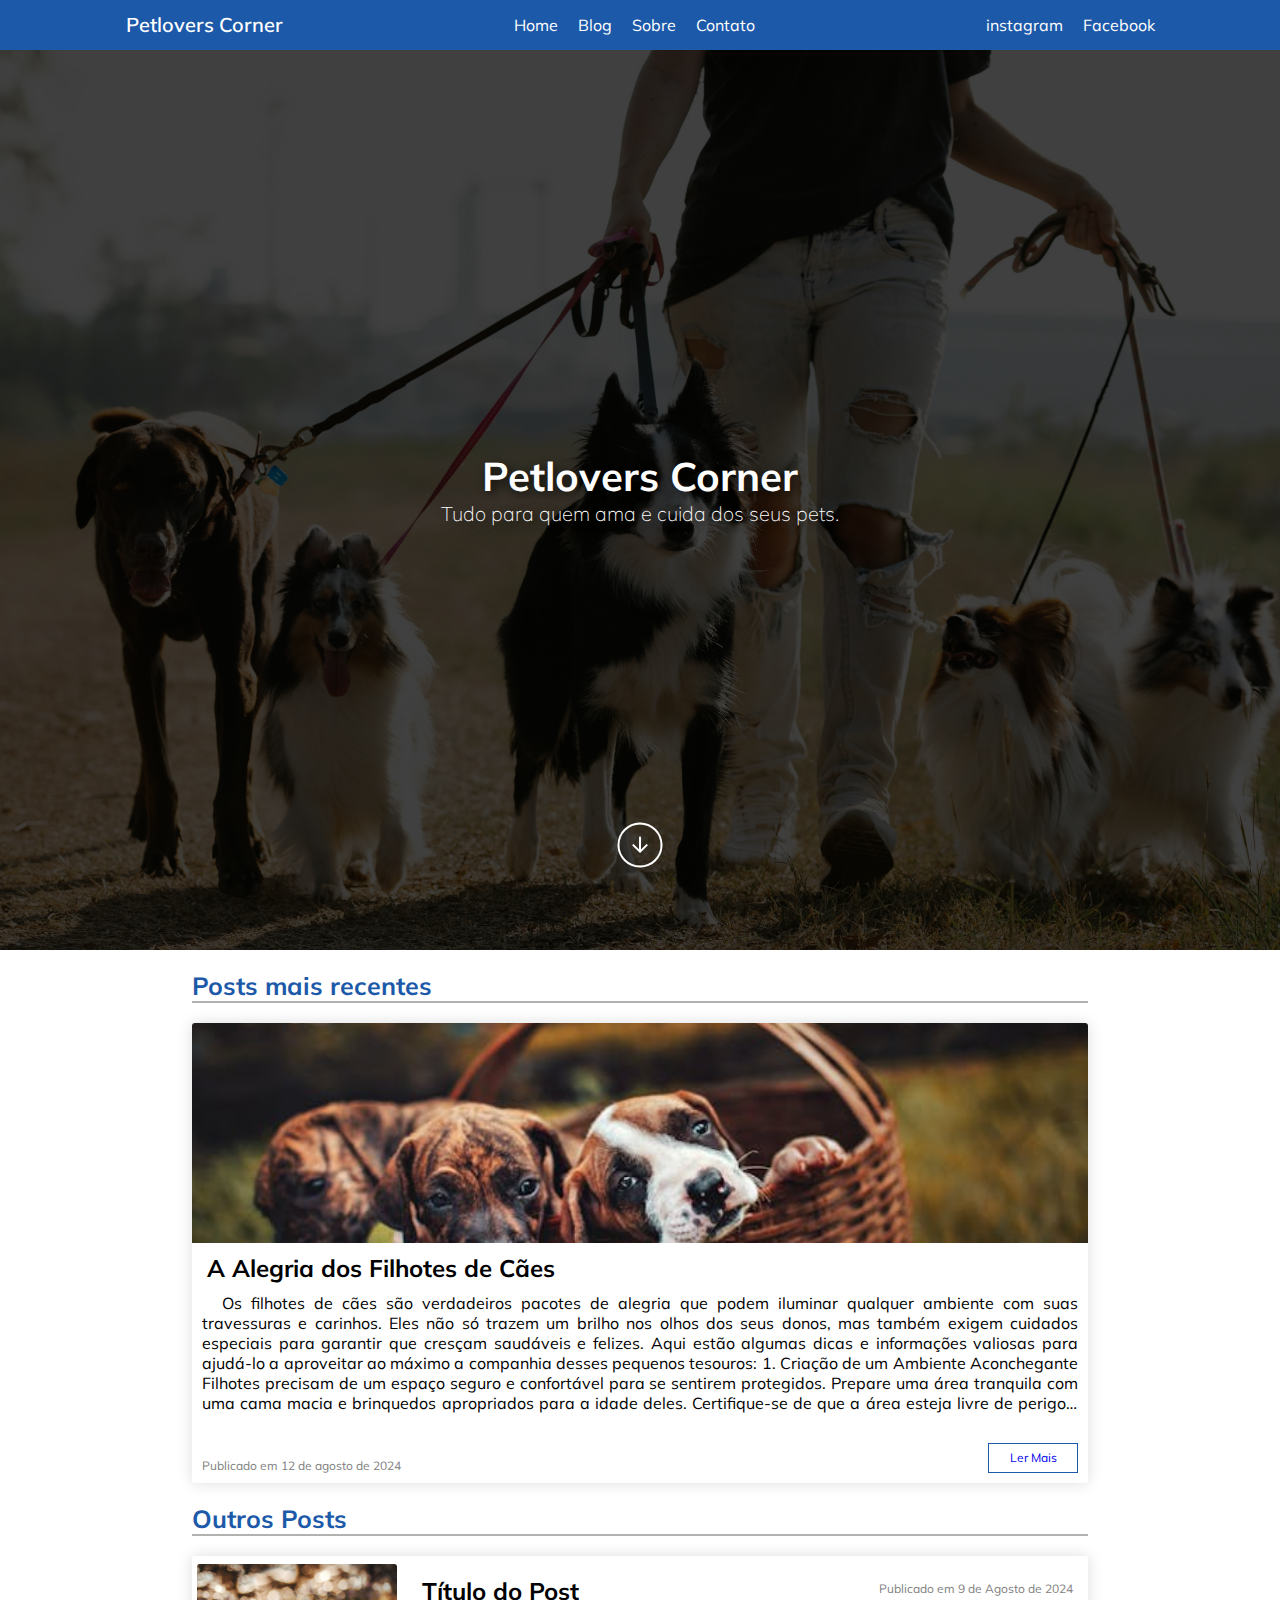
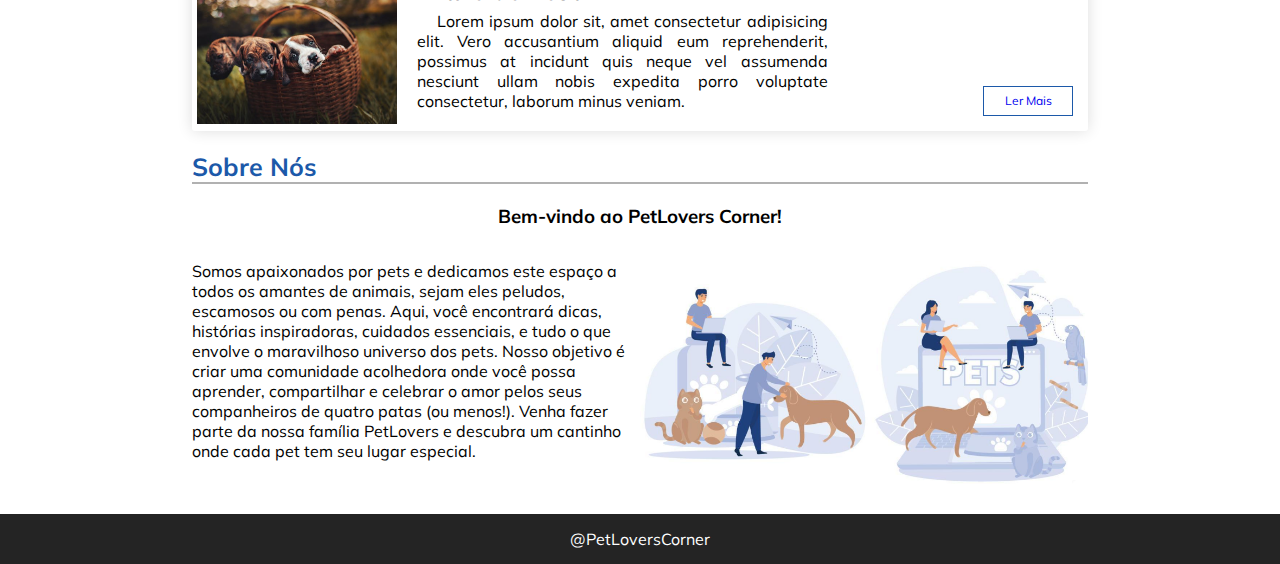
==== Projetos/blog/index.html @ 61499b5b "Criando logica dos Scripts" ====
<!DOCTYPE html>
<html lang="pt-br">

<head>
   <meta charset="UTF-8">
   <meta name="viewport" content="width=device-width, initial-scale=1.0">
   <title>Blog-Praticando</title>
   <link rel="stylesheet" href="style/index/main.css">
   <link rel="stylesheet"
      href="https://fonts.googleapis.com/css2?family=Material+Symbols+Outlined:opsz,wght,FILL,GRAD@20..48,100..700,0..1,-50..200" />
      <link rel="preconnect" href="https://fonts.googleapis.com">
      <link rel="preconnect" href="https://fonts.gstatic.com" crossorigin>
      <link href="https://fonts.googleapis.com/css2?family=Mulish:ital,wght@0,200..1000;1,200..1000&family=Roboto:ital,wght@0,100;0,300;0,400;0,500;0,700;0,900;1,100;1,300;1,400;1,500;1,700;1,900&display=swap" rel="stylesheet">
</head>

<body>
   <header class="header flex">
      <div class="logo">Petlovers Corner</div>
      <nav class="nav-bar">
         <ul class="flex">
            <li><a class="nav-link" href="#" target="_self" rel="noopener noreferrer">Home</a></li>
            <li><a class="nav-link" href="#" target="_self" rel="noopener noreferrer">Blog</a></li>
            <li><a class="nav-link" href="#" target="_self" rel="noopener noreferrer">Sobre</a></li>
            <li><a class="nav-link" href="#" target="_self" rel="noopener noreferrer">Contato</a></li>
         </ul>
      </nav>
      <div class="redes-sociais">
         <ul class="flex">
            <li>
               <a class="rs-link" href="#" target="_blank" rel="noopener noreferrer">
                  <span>instagram</span>
               </a>
            </li>
            <li>
               <a class="rs-link" href="#" target="_blank" rel="noopener noreferrer">
               <span>Facebook</span>
            </a>
         </li>
         </ul>
      </div>
   </header>
   <main class="container">
      <section id="home">
         <img class="home-backgroundimage" src="./images/backgroundimage.jpg" alt="">
         <div class="content flex">
            <h1>Petlovers Corner</h1>
            <h2>Tudo para quem ama e cuida dos seus pets.</h2>
         </div>
         <div class="scrolldown flex">
            <span class="material-symbols-outlined arrow">
               arrow_circle_down
            </span>
         </div>
      </section>
      <section id="posts">
         <p class="page-title">Posts mais recentes</p>
         <section class="posts-recents flex">
            <article class="blog-post flex">
               <!--Imagem do Post-->
               <figure class="post-image">
                  <img src="images/post-1.jpg" alt="">
               </figure>
               <header class="post-header">
                  <h2 class="post-title">Título do Post</h2>
               </header>
               <!--Conteúdo do Post-->
               <div class="post-content">
                  <p>Lorem ipsum dolor sit, amet consectetur adipisicing elit. Vero accusantium aliquid eum reprehenderit, possimus at incidunt quis neque vel assumenda nesciunt ullam nobis expedita porro voluptate consectetur, laborum minus veniam.</p>
               </div>
               <!--Rodapé do Post-->
               <footer class="post-footer flex">
                  <p>Publicado em <time datetime="09/08/2024">9 de Agosto de 2024</time></p>
                  <a class="read-more" href="#" target="_self" rel="noopener noreferrer">Ler Mais</a>
               </footer>
            </article>
            <article class="blog-post flex">
               <!--Imagem do Post-->
               <figure class="post-image">
                  <img src="images/post-1.jpg" alt="">
                  <figcaption>legenda</figcaption>
               </figure>
               <header class="post-header">
                  <h2 class="post-title">Título do Post</h2>
               </header>
               <!--Conteúdo do Post-->
               <div class="post-content">
                  <p>Lorem ipsum dolor sit, amet consectetur adipisicing elit. Vero accusantium aliquid eum reprehenderit, possimus at incidunt quis neque vel assumenda nesciunt ullam nobis expedita porro voluptate consectetur, laborum minus veniam.</p>
               </div>
               <!--Rodapé do Post-->
               <footer class="post-footer flex">
                  <p>Publicado em <time datetime="09/08/2024">9 de Agosto de 2024</time></p>
                  <a class="read-more" href="#" target="_self" rel="noopener noreferrer">Ler Mais</a>
               </footer>
            </article>
            <article class="blog-post flex">
               <!--Imagem do Post-->
               <figure class="post-image">
                  <img src="images/post-1.jpg" alt="">
                  <figcaption>legenda</figcaption>
               </figure>
               <header class="post-header">
                  <h2 class="post-title">Título do Post</h2>
               </header>
               <!--Conteúdo do Post-->
               <div class="post-content">
                  <p>Lorem ipsum dolor sit, amet consectetur adipisicing elit. Vero accusantium aliquid eum reprehenderit, possimus at incidunt quis neque vel assumenda nesciunt ullam nobis expedita porro voluptate consectetur, laborum minus veniam.</p>
               </div>
               <!--Rodapé do Post-->
               <footer class="post-footer flex">
                  <p>Publicado em <time datetime="09/08/2024">9 de Agosto de 2024</time></p>
                  <a class="read-more" href="#" target="_self" rel="noopener noreferrer">Ler Mais</a>
               </footer>
            </article>
         </section>
         <section class="outros-posts">
            <p class="page-title">Outros Posts</p>
            <article class="blog-post flex">
               <!--Imagem do Post-->
               <figure class="post-image">
                  <img src="images/post-1.jpg" alt="">
                  <figcaption>legenda</figcaption>
               </figure>
               <div class="content-box flex">
                  <header class="post-header">
                     <h2 class="post-title">Título do Post</h2>
                  </header>
                  <!--Conteúdo do Post-->
                  <div class="post-content">
                     <p>Lorem ipsum dolor sit, amet consectetur adipisicing elit. Vero accusantium aliquid eum reprehenderit, possimus at incidunt quis neque vel assumenda nesciunt ullam nobis expedita porro voluptate consectetur, laborum minus veniam.</p>
                  </div>
               </div>
               <!--Rodapé do Post-->
               <footer class="post-footer flex">
                  <p>Publicado em <time datetime="09/08/2024">9 de Agosto de 2024</time></p>
                  <a class="read-more" href="#" target="_self" rel="noopener noreferrer">Ler Mais</a>
               </footer>
            </article>
         </section>
         <section id="about">
            <p class="page-title">Sobre Nós</p>
            <h3>Bem-vindo ao PetLovers Corner!</h3>
            <div class="about-box flex">
               <div class="about-content">
                  <p>
                     Somos apaixonados por pets e dedicamos este espaço a todos os amantes de animais, sejam eles peludos, escamosos ou com penas. Aqui, você encontrará dicas, histórias inspiradoras, cuidados essenciais, e tudo o que envolve o maravilhoso universo dos pets. Nosso objetivo é criar uma comunidade acolhedora onde você possa aprender, compartilhar e celebrar o amor pelos seus companheiros de quatro patas (ou menos!).
                  
                     Venha fazer parte da nossa família PetLovers e descubra um cantinho onde cada pet tem seu lugar especial.
                  </p>
               </div>
               <img src="./images/vetor-back-sobre.png" alt="vetor pets">
            </div>
         </section>
      </section>
   </main>
   <footer id="footer" class="flex">
      <p>@PetLoversCorner</p>
   </footer>

   <script src="script/index/index.js" type="module"></script>
   <script src="script/construirBD.js" type="module"></script>
</body>

</html>
---- Projetos/blog/style/index/main.css ----
@charset "UTF-8";
* {
  font-family: "Mulish", Arial, Helvetica, sans-serif;
  margin: 0;
  padding: 0;
  box-sizing: border-box;
}

.flex {
  display: flex;
  align-items: center;
}

main {
  margin-top: 50px;
}

.header {
  position: fixed;
  top: 0 !important;
  width: 100%;
  height: 50px;
  color: white;
  padding: 0 10px;
  z-index: 10;
  justify-content: space-around;
  border-bottom: 1px solid rgb(28, 89, 169);
  background-color: rgb(28, 89, 169);
}
.header .logo {
  font-weight: 600;
  font-size: 20px;
}

.nav-bar ul, .redes-sociais ul {
  list-style-type: none;
}
.nav-bar ul li:not(:last-child), .redes-sociais ul li:not(:last-child) {
  margin-right: 20px;
}
.nav-bar ul .nav-link, .nav-bar ul .rs-link, .redes-sociais ul .nav-link, .redes-sociais ul .rs-link {
  color: white;
  text-decoration: none;
  transition: 0.4s;
}
.nav-bar ul .nav-link:hover, .nav-bar ul .rs-link:hover, .redes-sociais ul .nav-link:hover, .redes-sociais ul .rs-link:hover {
  color: rgb(125, 125, 125);
}

.material-symbols-outlined {
  font-variation-settings: "FILL" 0, "wght" 200, "GRAD" 0, "opsz" 48;
}

#home {
  position: relative;
  background-color: black;
  height: 100vh;
  max-width: 100%;
  overflow: hidden;
}
#home .home-backgroundimage {
  width: 100vw;
  height: 100vh;
  object-fit: cover;
  object-position: bottom;
  opacity: 0.25;
}
#home .content {
  position: absolute;
  color: white;
  z-index: 2;
  top: 50%;
  left: 50%;
  transform: translate(-50%, -65%);
  flex-direction: column;
}
#home .content h1 {
  font-size: 40px;
  text-shadow: 3px 3px 10px rgba(0, 0, 0, 0.619);
}
#home .content h2 {
  font-size: 20px;
  font-weight: 100;
  text-shadow: 3px 3px 10px rgba(0, 0, 0, 0.619);
}
#home .scrolldown {
  position: absolute;
  flex-direction: column;
  gap: 5px;
  left: 50%;
  top: 85%;
  color: white;
  transform: translate(-50%);
  cursor: pointer;
}
#home .scrolldown .arrow {
  font-size: 60px;
  animation: buttonScrollAnimation 1.5s infinite;
}

@keyframes buttonScrollAnimation {
  0% {
    margin-top: 0;
  }
  50% {
    margin-top: 10px;
  }
  100% {
    margin-top: 0;
  }
}
.page-title {
  top: -10px;
  width: 100%;
  margin: 20px auto;
  font-size: 25px;
  font-weight: 700;
  color: rgb(28, 89, 169);
  border-bottom: 2px solid rgb(177, 177, 177);
}

#posts {
  position: relative;
  max-width: 70%;
  min-height: 98vh;
  margin: auto;
}
#posts .posts-recents, #posts .outros-posts, #posts .post-view {
  flex-direction: row;
  flex-wrap: wrap;
  gap: 10px;
}
#posts .posts-recents .blog-post, #posts .outros-posts .blog-post, #posts .post-view .blog-post {
  flex: 1;
  flex-direction: column;
  gap: 10px;
  width: 350px;
  min-width: 345px;
  border-radius: 3px;
  box-shadow: 0px 0px 15px rgba(0, 0, 0, 0.138);
}
#posts .posts-recents .blog-post .post-image, #posts .outros-posts .blog-post .post-image, #posts .post-view .blog-post .post-image {
  width: 100%;
  height: 220px;
  overflow: hidden;
  border-radius: 3px 3px 0 0;
}
#posts .posts-recents .blog-post .post-image img, #posts .outros-posts .blog-post .post-image img, #posts .post-view .blog-post .post-image img {
  width: 100%;
  height: 100%;
  object-fit: cover;
  object-position: center center;
}
#posts .posts-recents .blog-post .post-header, #posts .outros-posts .blog-post .post-header, #posts .post-view .blog-post .post-header {
  width: 100%;
  padding-left: 15px;
}
#posts .posts-recents .blog-post .post-content, #posts .outros-posts .blog-post .post-content, #posts .post-view .blog-post .post-content {
  padding: 0 10px;
  text-indent: 20px;
  text-align: justify;
}
#posts .posts-recents .blog-post .post-content p, #posts .outros-posts .blog-post .post-content p, #posts .post-view .blog-post .post-content p {
  display: -webkit-box; /* Flexbox unidimensional */
  -webkit-box-orient: vertical; /* Orientação vertical */
  overflow: hidden;
  text-overflow: ellipsis;
  -webkit-line-clamp: 6; /* Limita a quantidade de linhas a ser mostrada */
  max-height: 120px;
  text-overflow: ellipsis;
}
#posts .posts-recents .blog-post .post-footer, #posts .outros-posts .blog-post .post-footer, #posts .post-view .blog-post .post-footer {
  margin-top: 20px;
  font-size: 12px;
  padding: 0 10px 10px;
  width: 100%;
  align-items: end;
  justify-content: space-between;
  color: gray;
}
#posts .posts-recents .blog-post .post-footer .read-more, #posts .outros-posts .blog-post .post-footer .read-more, #posts .post-view .blog-post .post-footer .read-more {
  text-decoration: none;
  height: 30px;
  width: 90px;
  text-align: center;
  line-height: 28px;
  border: 1px solid rgb(28, 89, 169);
  transition: 0.4s;
}
#posts .posts-recents .blog-post .post-footer .read-more:hover, #posts .outros-posts .blog-post .post-footer .read-more:hover, #posts .post-view .blog-post .post-footer .read-more:hover {
  background-color: rgb(28, 89, 169);
  color: white;
}
#posts .outros-posts .blog-post {
  padding: 5px;
  width: 100%;
  height: 17 0px;
  flex-direction: row;
}
#posts .outros-posts .blog-post .post-image {
  flex: 1;
  height: 160px;
  min-width: 200px;
  max-width: 200px;
  background-color: black;
}
#posts .outros-posts .blog-post .content-box {
  flex: 2;
  height: 160px;
  flex-direction: column;
  justify-content: center;
}
#posts .outros-posts .blog-post .content-box .post-header {
  margin-bottom: 5px;
}
#posts .outros-posts .blog-post .content-box .post-content p {
  display: -webkit-box; /* Flexbox unidimensional */
  -webkit-box-orient: vertical; /* Orientação vertical */
  overflow: hidden;
  text-overflow: ellipsis;
  -webkit-line-clamp: 5; /* Limita a quantidade de linhas a ser mostrada */
  max-height: 120px;
  text-overflow: ellipsis;
}
#posts .outros-posts .blog-post .post-footer {
  flex: 1;
  flex-direction: column;
  justify-content: space-between;
  height: 145px;
}

#footer {
  height: 50px;
  color: white;
  justify-content: center;
  background-color: rgb(36, 36, 36);
  margin-top: 30px;
}

#about h3 {
  text-align: center;
  margin: 10px;
}
#about .about-box {
  flex-direction: row;
  flex-wrap: wrap;
}
#about .about-box .about-content {
  flex: 1;
  min-width: 400px;
  width: 50%;
}
#about .about-box img {
  max-width: 50%;
  min-width: 400px;
  margin: auto;
}

/*# sourceMappingURL=main.css.map */
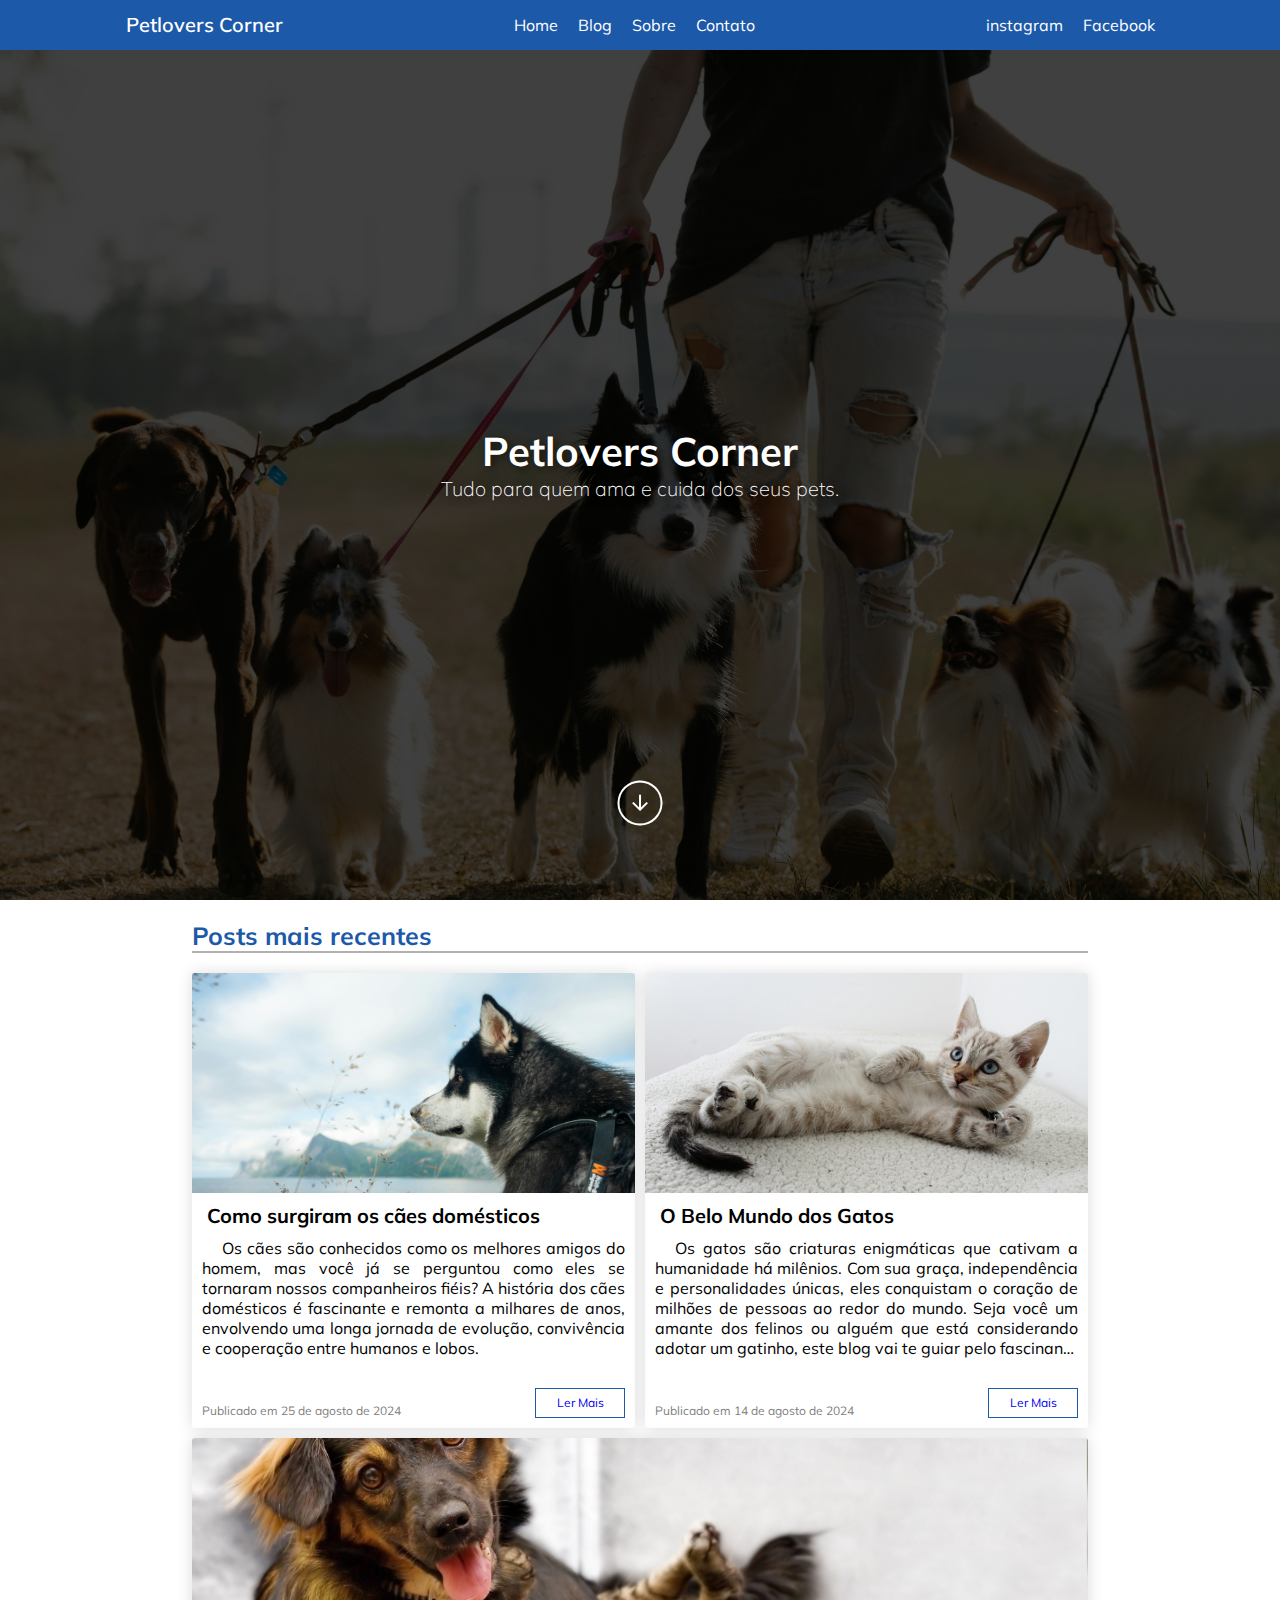
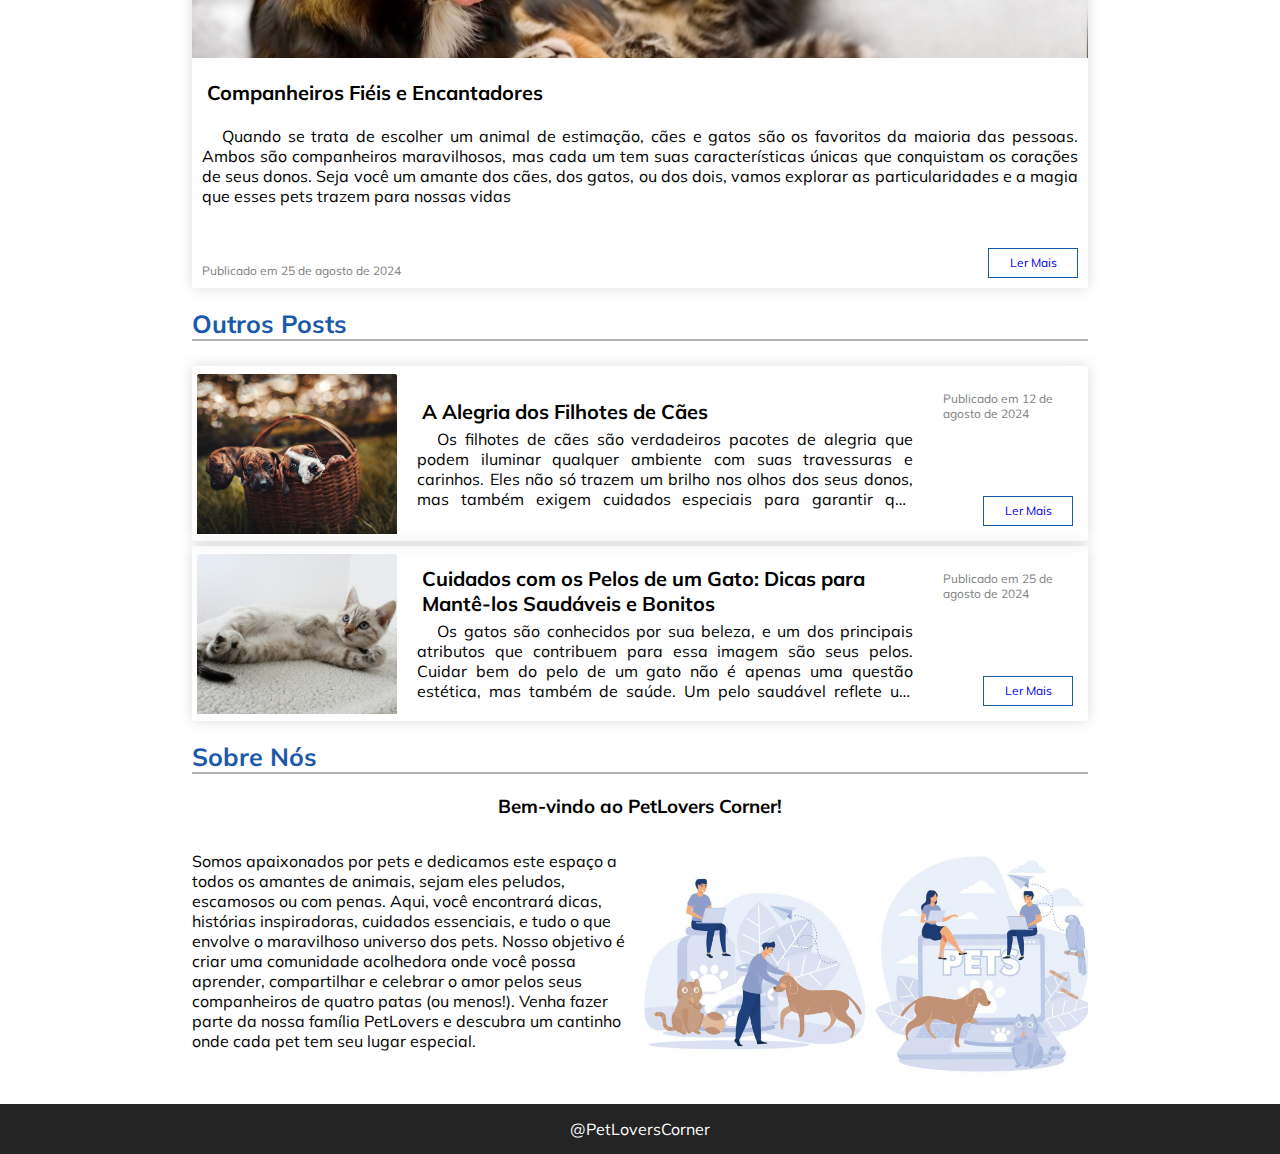
==== commit ac8e28ab: "Nova Função: Adicionar os posts na aba 'outros posts'. Responsividade: Index Responsibo." ====
--- a/Projetos/blog/index.html
+++ b/Projetos/blog/index.html
@@ -112,7 +112,7 @@
                </footer>
             </article>
          </section>
-         <section class="outros-posts">
+         <section class="outros-posts flex">
             <p class="page-title">Outros Posts</p>
             <article class="blog-post flex">
                <!--Imagem do Post-->
@@ -156,8 +156,8 @@
       <p>@PetLoversCorner</p>
    </footer>
 
+   <script src="script/construirBD.js" type="module"></script>
    <script src="script/index/index.js" type="module"></script>
-   <script src="script/construirBD.js" type="module"></script>
 </body>
 
 </html>--- a/Projetos/blog/style/index/main.css
+++ b/Projetos/blog/style/index/main.css
@@ -54,7 +54,7 @@
 #home {
   position: relative;
   background-color: black;
-  height: 100vh;
+  height: calc(100vh - 50px);
   max-width: 100%;
   overflow: hidden;
 }
@@ -124,6 +124,14 @@
   max-width: 70%;
   min-height: 98vh;
   margin: auto;
+  /***********************************************************************************************************/
+  /***********************************************************************************************************/
+}
+#posts .posts-recents {
+  align-items: stretch;
+}
+#posts .posts-recents .blog-post {
+  min-height: 450px;
 }
 #posts .posts-recents, #posts .outros-posts, #posts .post-view {
   flex-direction: row;
@@ -133,8 +141,8 @@
 #posts .posts-recents .blog-post, #posts .outros-posts .blog-post, #posts .post-view .blog-post {
   flex: 1;
   flex-direction: column;
+  justify-content: space-between;
   gap: 10px;
-  width: 350px;
   min-width: 345px;
   border-radius: 3px;
   box-shadow: 0px 0px 15px rgba(0, 0, 0, 0.138);
@@ -154,13 +162,16 @@
 #posts .posts-recents .blog-post .post-header, #posts .outros-posts .blog-post .post-header, #posts .post-view .blog-post .post-header {
   width: 100%;
   padding-left: 15px;
+}
+#posts .posts-recents .blog-post .post-header h1, #posts .outros-posts .blog-post .post-header h1, #posts .post-view .blog-post .post-header h1 {
+  font-size: 20px;
 }
 #posts .posts-recents .blog-post .post-content, #posts .outros-posts .blog-post .post-content, #posts .post-view .blog-post .post-content {
   padding: 0 10px;
   text-indent: 20px;
   text-align: justify;
 }
-#posts .posts-recents .blog-post .post-content p, #posts .outros-posts .blog-post .post-content p, #posts .post-view .blog-post .post-content p {
+#posts .posts-recents .blog-post .post-content-index, #posts .outros-posts .blog-post .post-content-index, #posts .post-view .blog-post .post-content-index {
   display: -webkit-box; /* Flexbox unidimensional */
   -webkit-box-orient: vertical; /* Orientação vertical */
   overflow: hidden;
@@ -168,6 +179,9 @@
   -webkit-line-clamp: 6; /* Limita a quantidade de linhas a ser mostrada */
   max-height: 120px;
   text-overflow: ellipsis;
+}
+#posts .posts-recents .blog-post .post-content-index h2, #posts .outros-posts .blog-post .post-content-index h2, #posts .post-view .blog-post .post-content-index h2 {
+  display: none;
 }
 #posts .posts-recents .blog-post .post-footer, #posts .outros-posts .blog-post .post-footer, #posts .post-view .blog-post .post-footer {
   margin-top: 20px;
@@ -191,10 +205,14 @@
   background-color: rgb(28, 89, 169);
   color: white;
 }
+#posts .outros-posts {
+  flex-direction: column;
+  gap: 5px;
+}
 #posts .outros-posts .blog-post {
   padding: 5px;
   width: 100%;
-  height: 17 0px;
+  height: 170px !important;
   flex-direction: row;
 }
 #posts .outros-posts .blog-post .post-image {
@@ -213,12 +231,15 @@
 #posts .outros-posts .blog-post .content-box .post-header {
   margin-bottom: 5px;
 }
-#posts .outros-posts .blog-post .content-box .post-content p {
+#posts .outros-posts .blog-post .content-box .post-header h2 {
+  font-size: 20px;
+}
+#posts .outros-posts .blog-post .content-box .post-content {
   display: -webkit-box; /* Flexbox unidimensional */
   -webkit-box-orient: vertical; /* Orientação vertical */
   overflow: hidden;
   text-overflow: ellipsis;
-  -webkit-line-clamp: 5; /* Limita a quantidade de linhas a ser mostrada */
+  -webkit-line-clamp: 4; /* Limita a quantidade de linhas a ser mostrada */
   max-height: 120px;
   text-overflow: ellipsis;
 }
@@ -227,8 +248,23 @@
   flex-direction: column;
   justify-content: space-between;
   height: 145px;
-}
-
+  max-width: 150px;
+}
+
+/*/****************MediaQueries**********************/
+@media (max-width: 1020px) {
+  #posts {
+    max-width: 90%;
+  }
+}
+@media (max-width: 670px) {
+  #posts {
+    min-width: 450px;
+  }
+  #posts .outros-posts .post-image {
+    display: none !important;
+  }
+}
 #footer {
   height: 50px;
   color: white;
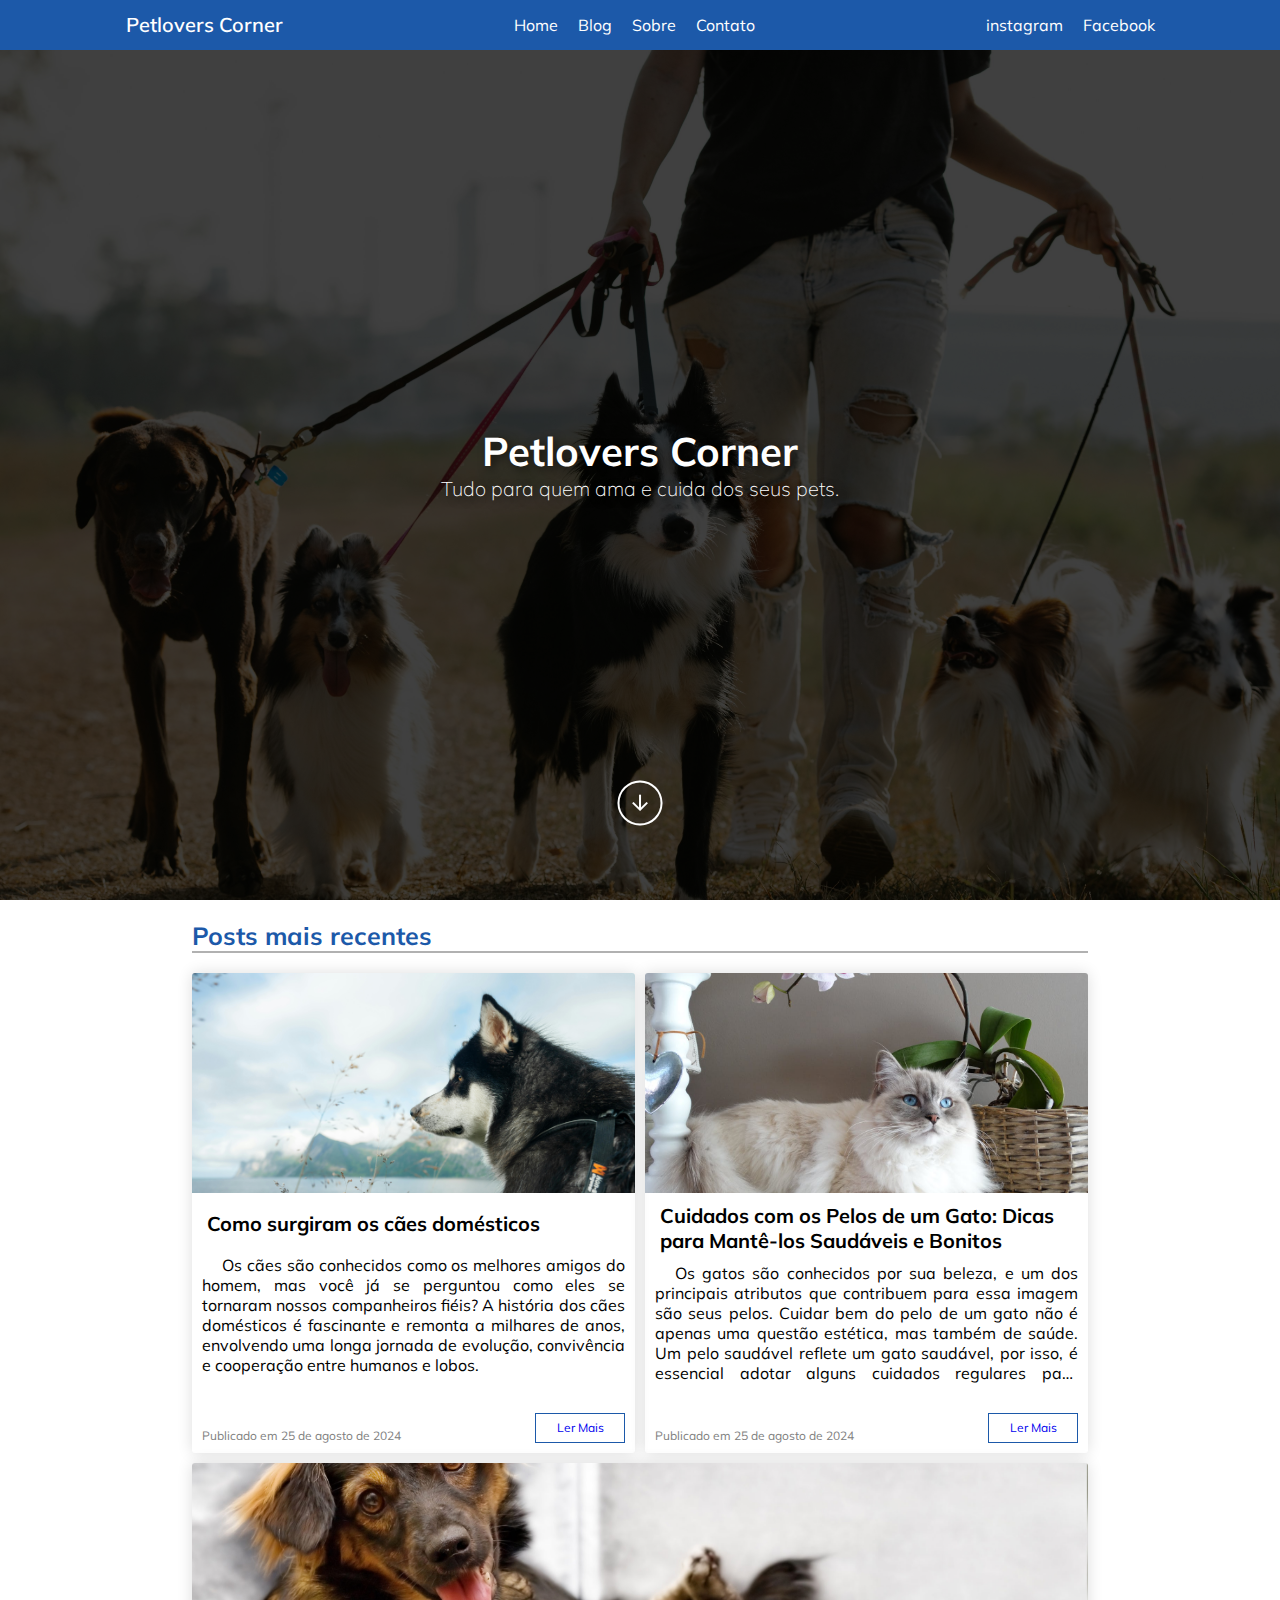
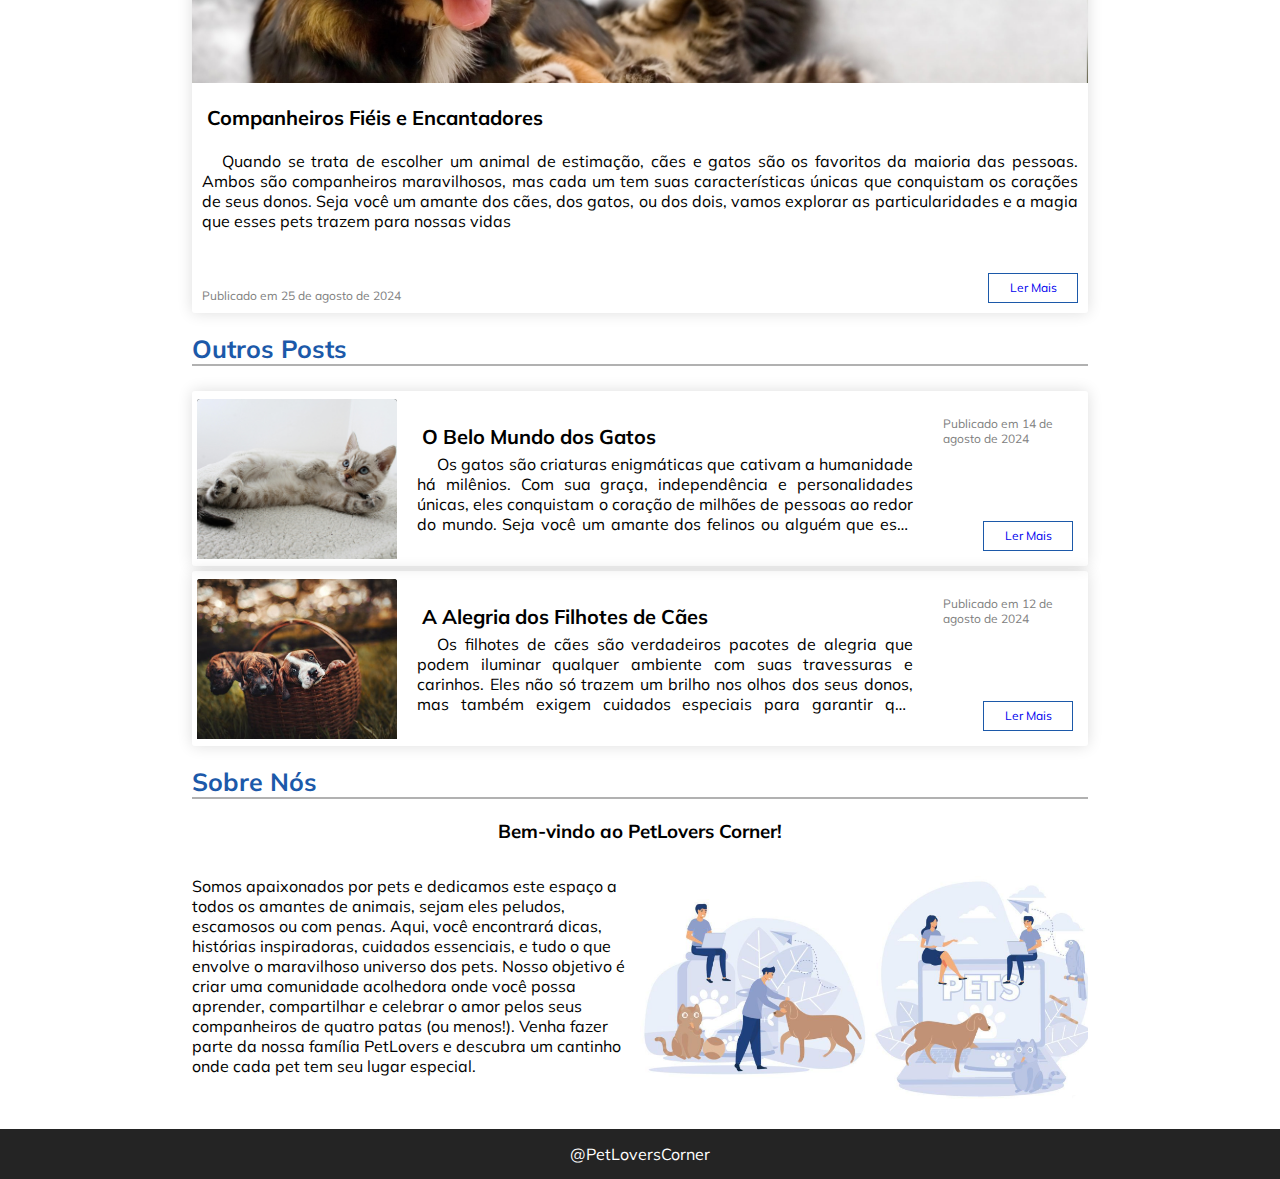
==== commit 5896c136: "Refatorando" ====
--- a/Projetos/blog/index.html
+++ b/Projetos/blog/index.html
@@ -55,67 +55,29 @@
       <section id="posts">
          <p class="page-title">Posts mais recentes</p>
          <section class="posts-recents flex">
-            <article class="blog-post flex">
-               <!--Imagem do Post-->
+            <!-- <article class="blog-post flex">
+               Imagem do Post
                <figure class="post-image">
                   <img src="images/post-1.jpg" alt="">
                </figure>
                <header class="post-header">
                   <h2 class="post-title">Título do Post</h2>
                </header>
-               <!--Conteúdo do Post-->
+               Conteúdo do Post
                <div class="post-content">
                   <p>Lorem ipsum dolor sit, amet consectetur adipisicing elit. Vero accusantium aliquid eum reprehenderit, possimus at incidunt quis neque vel assumenda nesciunt ullam nobis expedita porro voluptate consectetur, laborum minus veniam.</p>
                </div>
-               <!--Rodapé do Post-->
+               Rodapé do Post
                <footer class="post-footer flex">
                   <p>Publicado em <time datetime="09/08/2024">9 de Agosto de 2024</time></p>
                   <a class="read-more" href="#" target="_self" rel="noopener noreferrer">Ler Mais</a>
                </footer>
-            </article>
-            <article class="blog-post flex">
-               <!--Imagem do Post-->
-               <figure class="post-image">
-                  <img src="images/post-1.jpg" alt="">
-                  <figcaption>legenda</figcaption>
-               </figure>
-               <header class="post-header">
-                  <h2 class="post-title">Título do Post</h2>
-               </header>
-               <!--Conteúdo do Post-->
-               <div class="post-content">
-                  <p>Lorem ipsum dolor sit, amet consectetur adipisicing elit. Vero accusantium aliquid eum reprehenderit, possimus at incidunt quis neque vel assumenda nesciunt ullam nobis expedita porro voluptate consectetur, laborum minus veniam.</p>
-               </div>
-               <!--Rodapé do Post-->
-               <footer class="post-footer flex">
-                  <p>Publicado em <time datetime="09/08/2024">9 de Agosto de 2024</time></p>
-                  <a class="read-more" href="#" target="_self" rel="noopener noreferrer">Ler Mais</a>
-               </footer>
-            </article>
-            <article class="blog-post flex">
-               <!--Imagem do Post-->
-               <figure class="post-image">
-                  <img src="images/post-1.jpg" alt="">
-                  <figcaption>legenda</figcaption>
-               </figure>
-               <header class="post-header">
-                  <h2 class="post-title">Título do Post</h2>
-               </header>
-               <!--Conteúdo do Post-->
-               <div class="post-content">
-                  <p>Lorem ipsum dolor sit, amet consectetur adipisicing elit. Vero accusantium aliquid eum reprehenderit, possimus at incidunt quis neque vel assumenda nesciunt ullam nobis expedita porro voluptate consectetur, laborum minus veniam.</p>
-               </div>
-               <!--Rodapé do Post-->
-               <footer class="post-footer flex">
-                  <p>Publicado em <time datetime="09/08/2024">9 de Agosto de 2024</time></p>
-                  <a class="read-more" href="#" target="_self" rel="noopener noreferrer">Ler Mais</a>
-               </footer>
-            </article>
+            </article> -->
          </section>
          <section class="outros-posts flex">
-            <p class="page-title">Outros Posts</p>
+         <!--   <p class="page-title">Outros Posts</p>
             <article class="blog-post flex">
-               <!--Imagem do Post-->
+               Imagem do Post
                <figure class="post-image">
                   <img src="images/post-1.jpg" alt="">
                   <figcaption>legenda</figcaption>
@@ -124,17 +86,18 @@
                   <header class="post-header">
                      <h2 class="post-title">Título do Post</h2>
                   </header>
-                  <!--Conteúdo do Post-->
+                  Conteúdo do Post
                   <div class="post-content">
                      <p>Lorem ipsum dolor sit, amet consectetur adipisicing elit. Vero accusantium aliquid eum reprehenderit, possimus at incidunt quis neque vel assumenda nesciunt ullam nobis expedita porro voluptate consectetur, laborum minus veniam.</p>
                   </div>
                </div>
-               <!--Rodapé do Post-->
+               Rodapé do Post
                <footer class="post-footer flex">
                   <p>Publicado em <time datetime="09/08/2024">9 de Agosto de 2024</time></p>
                   <a class="read-more" href="#" target="_self" rel="noopener noreferrer">Ler Mais</a>
                </footer>
             </article>
+         -->
          </section>
          <section id="about">
             <p class="page-title">Sobre Nós</p>
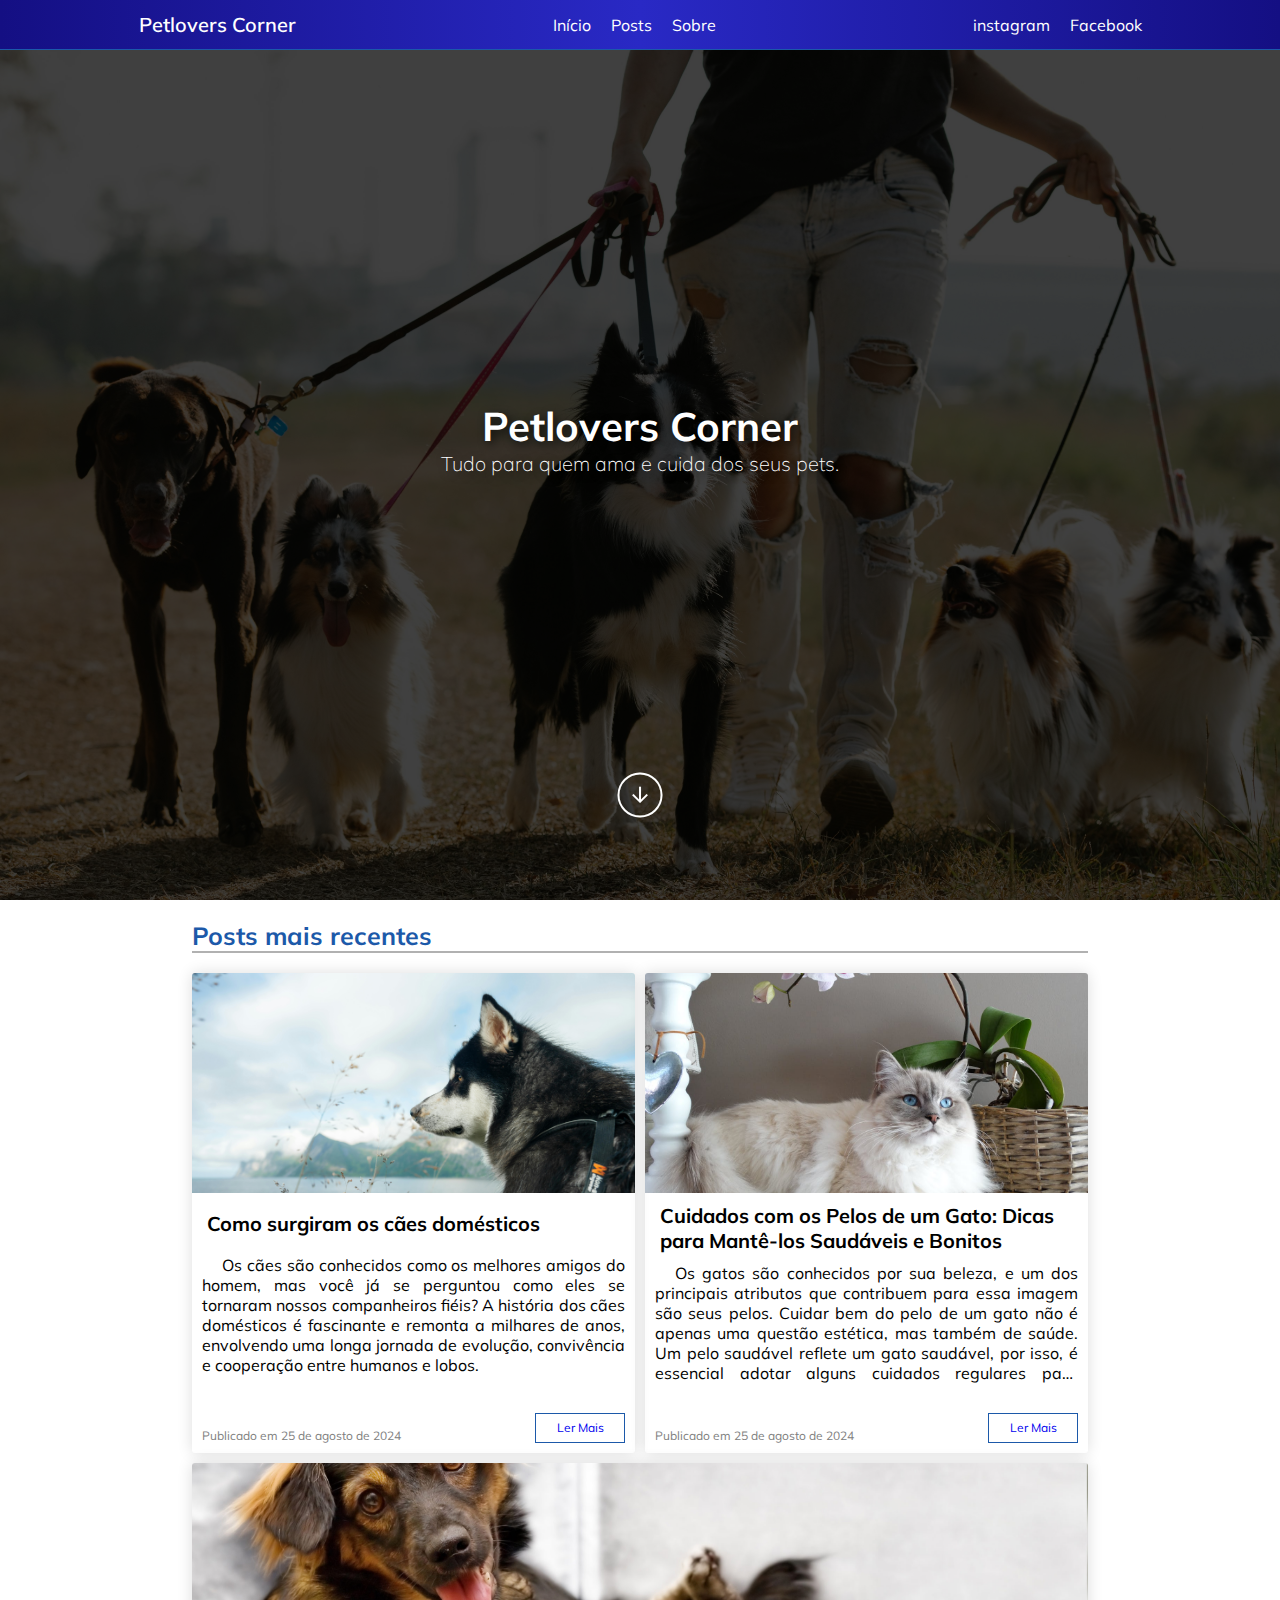
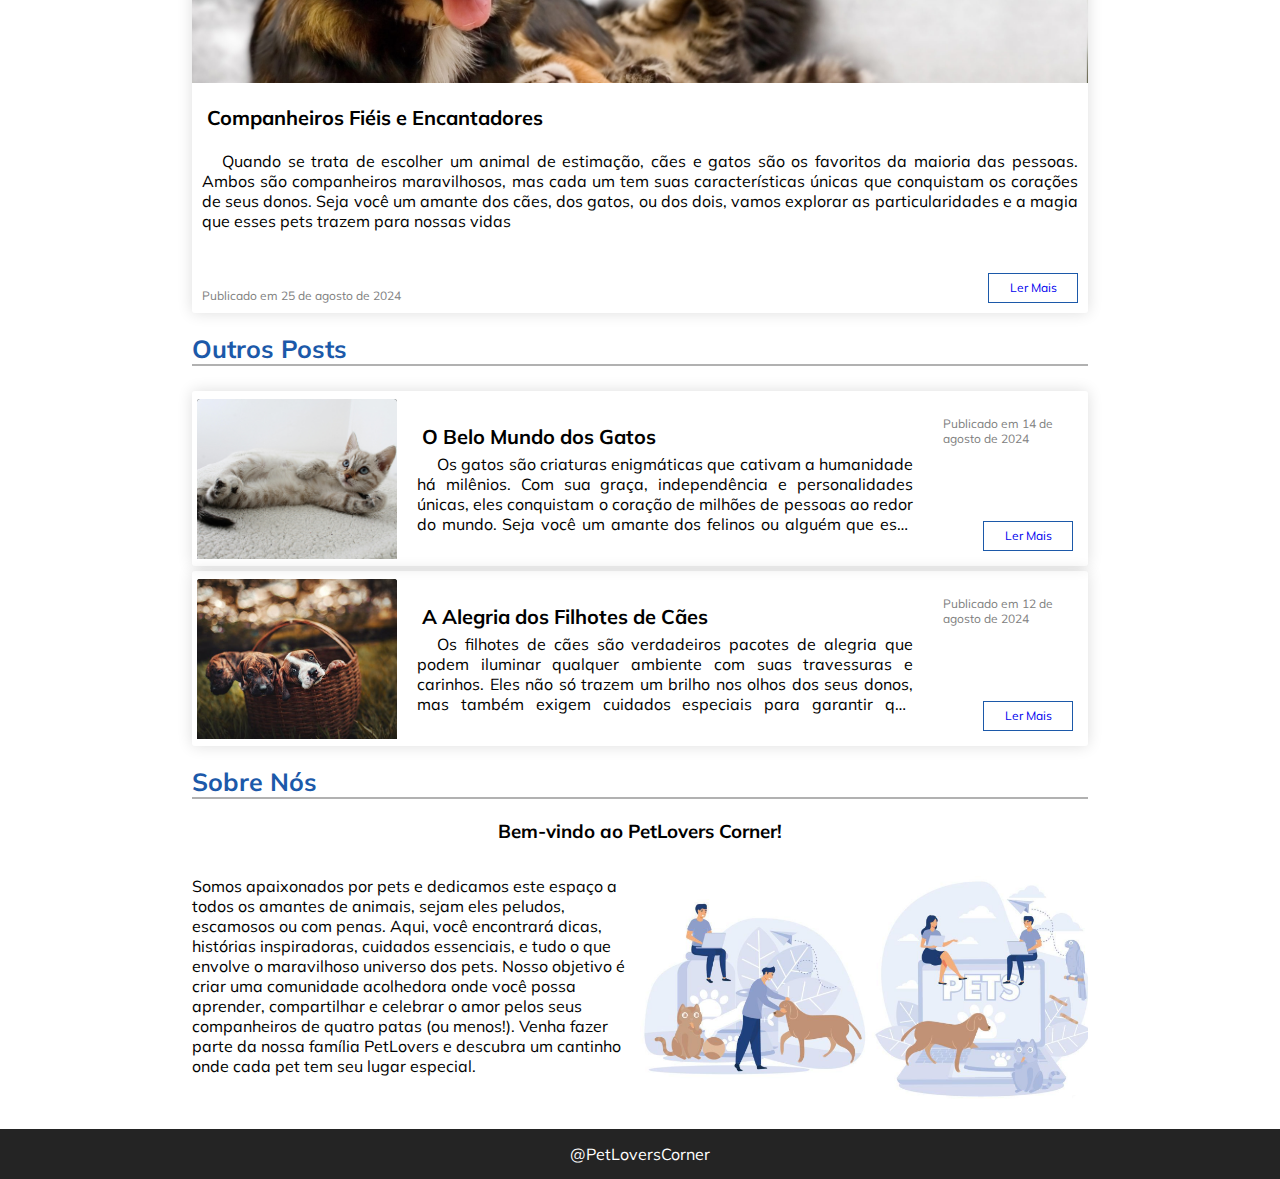
==== commit ac54eb15: "Estilizando" ====
--- a/Projetos/blog/index.html
+++ b/Projetos/blog/index.html
@@ -12,16 +12,14 @@
       <link rel="preconnect" href="https://fonts.gstatic.com" crossorigin>
       <link href="https://fonts.googleapis.com/css2?family=Mulish:ital,wght@0,200..1000;1,200..1000&family=Roboto:ital,wght@0,100;0,300;0,400;0,500;0,700;0,900;1,100;1,300;1,400;1,500;1,700;1,900&display=swap" rel="stylesheet">
 </head>
-
 <body>
    <header class="header flex">
       <div class="logo">Petlovers Corner</div>
       <nav class="nav-bar">
          <ul class="flex">
-            <li><a class="nav-link" href="#" target="_self" rel="noopener noreferrer">Home</a></li>
-            <li><a class="nav-link" href="#" target="_self" rel="noopener noreferrer">Blog</a></li>
-            <li><a class="nav-link" href="#" target="_self" rel="noopener noreferrer">Sobre</a></li>
-            <li><a class="nav-link" href="#" target="_self" rel="noopener noreferrer">Contato</a></li>
+            <li><a class="nav-link" href="#home">Início</a></li>
+            <li><a class="nav-link" href="#posts">Posts</a></li>
+            <li><a class="nav-link" href="#about">Sobre</a></li>
          </ul>
       </nav>
       <div class="redes-sociais">
@@ -32,7 +30,7 @@
                </a>
             </li>
             <li>
-               <a class="rs-link" href="#" target="_blank" rel="noopener noreferrer">
+               <a class="rs-link" href="#" target="_self" rel="noopener noreferrer">
                <span>Facebook</span>
             </a>
          </li>
@@ -47,9 +45,11 @@
             <h2>Tudo para quem ama e cuida dos seus pets.</h2>
          </div>
          <div class="scrolldown flex">
-            <span class="material-symbols-outlined arrow">
-               arrow_circle_down
-            </span>
+            <a href="#posts">
+               <span class="material-symbols-outlined arrow">
+                  arrow_circle_down
+               </span>
+            </a>
          </div>
       </section>
       <section id="posts">
@@ -70,7 +70,7 @@
                Rodapé do Post
                <footer class="post-footer flex">
                   <p>Publicado em <time datetime="09/08/2024">9 de Agosto de 2024</time></p>
-                  <a class="read-more" href="#" target="_self" rel="noopener noreferrer">Ler Mais</a>
+                  <a class="read-more" href="#">Ler Mais</a>
                </footer>
             </article> -->
          </section>
@@ -94,7 +94,7 @@
                Rodapé do Post
                <footer class="post-footer flex">
                   <p>Publicado em <time datetime="09/08/2024">9 de Agosto de 2024</time></p>
-                  <a class="read-more" href="#" target="_self" rel="noopener noreferrer">Ler Mais</a>
+                  <a class="read-more" href="#">Ler Mais</a>
                </footer>
             </article>
          -->
--- a/Projetos/blog/style/index/main.css
+++ b/Projetos/blog/style/index/main.css
@@ -4,15 +4,12 @@
   margin: 0;
   padding: 0;
   box-sizing: border-box;
+  scroll-behavior: smooth;
 }
 
 .flex {
   display: flex;
   align-items: center;
-}
-
-main {
-  margin-top: 50px;
 }
 
 .header {
@@ -25,7 +22,7 @@
   z-index: 10;
   justify-content: space-around;
   border-bottom: 1px solid rgb(28, 89, 169);
-  background-color: rgb(28, 89, 169);
+  background: linear-gradient(90deg, rgb(20, 15, 131) 0%, rgb(41, 41, 197) 50%, rgb(20, 15, 131) 100%);
 }
 .header .logo {
   font-weight: 600;
@@ -46,6 +43,9 @@
 .nav-bar ul .nav-link:hover, .nav-bar ul .rs-link:hover, .redes-sociais ul .nav-link:hover, .redes-sociais ul .rs-link:hover {
   color: rgb(125, 125, 125);
 }
+.nav-bar .rs-link img, .redes-sociais .rs-link img {
+  max-width: 30px;
+}
 
 .material-symbols-outlined {
   font-variation-settings: "FILL" 0, "wght" 200, "GRAD" 0, "opsz" 48;
@@ -54,9 +54,10 @@
 #home {
   position: relative;
   background-color: black;
-  height: calc(100vh - 50px);
+  height: 100vh;
   max-width: 100%;
   overflow: hidden;
+  scroll-margin-top: 1163px;
 }
 #home .home-backgroundimage {
   width: 100vw;
@@ -89,9 +90,11 @@
   gap: 5px;
   left: 50%;
   top: 85%;
-  color: white;
   transform: translate(-50%);
   cursor: pointer;
+}
+#home .scrolldown a {
+  color: white;
 }
 #home .scrolldown .arrow {
   font-size: 60px;
@@ -124,6 +127,7 @@
   max-width: 70%;
   min-height: 98vh;
   margin: auto;
+  scroll-margin-top: 63px;
   /***********************************************************************************************************/
   /***********************************************************************************************************/
 }
@@ -273,6 +277,9 @@
   margin-top: 30px;
 }
 
+#about {
+  scroll-margin-top: 63px;
+}
 #about h3 {
   text-align: center;
   margin: 10px;
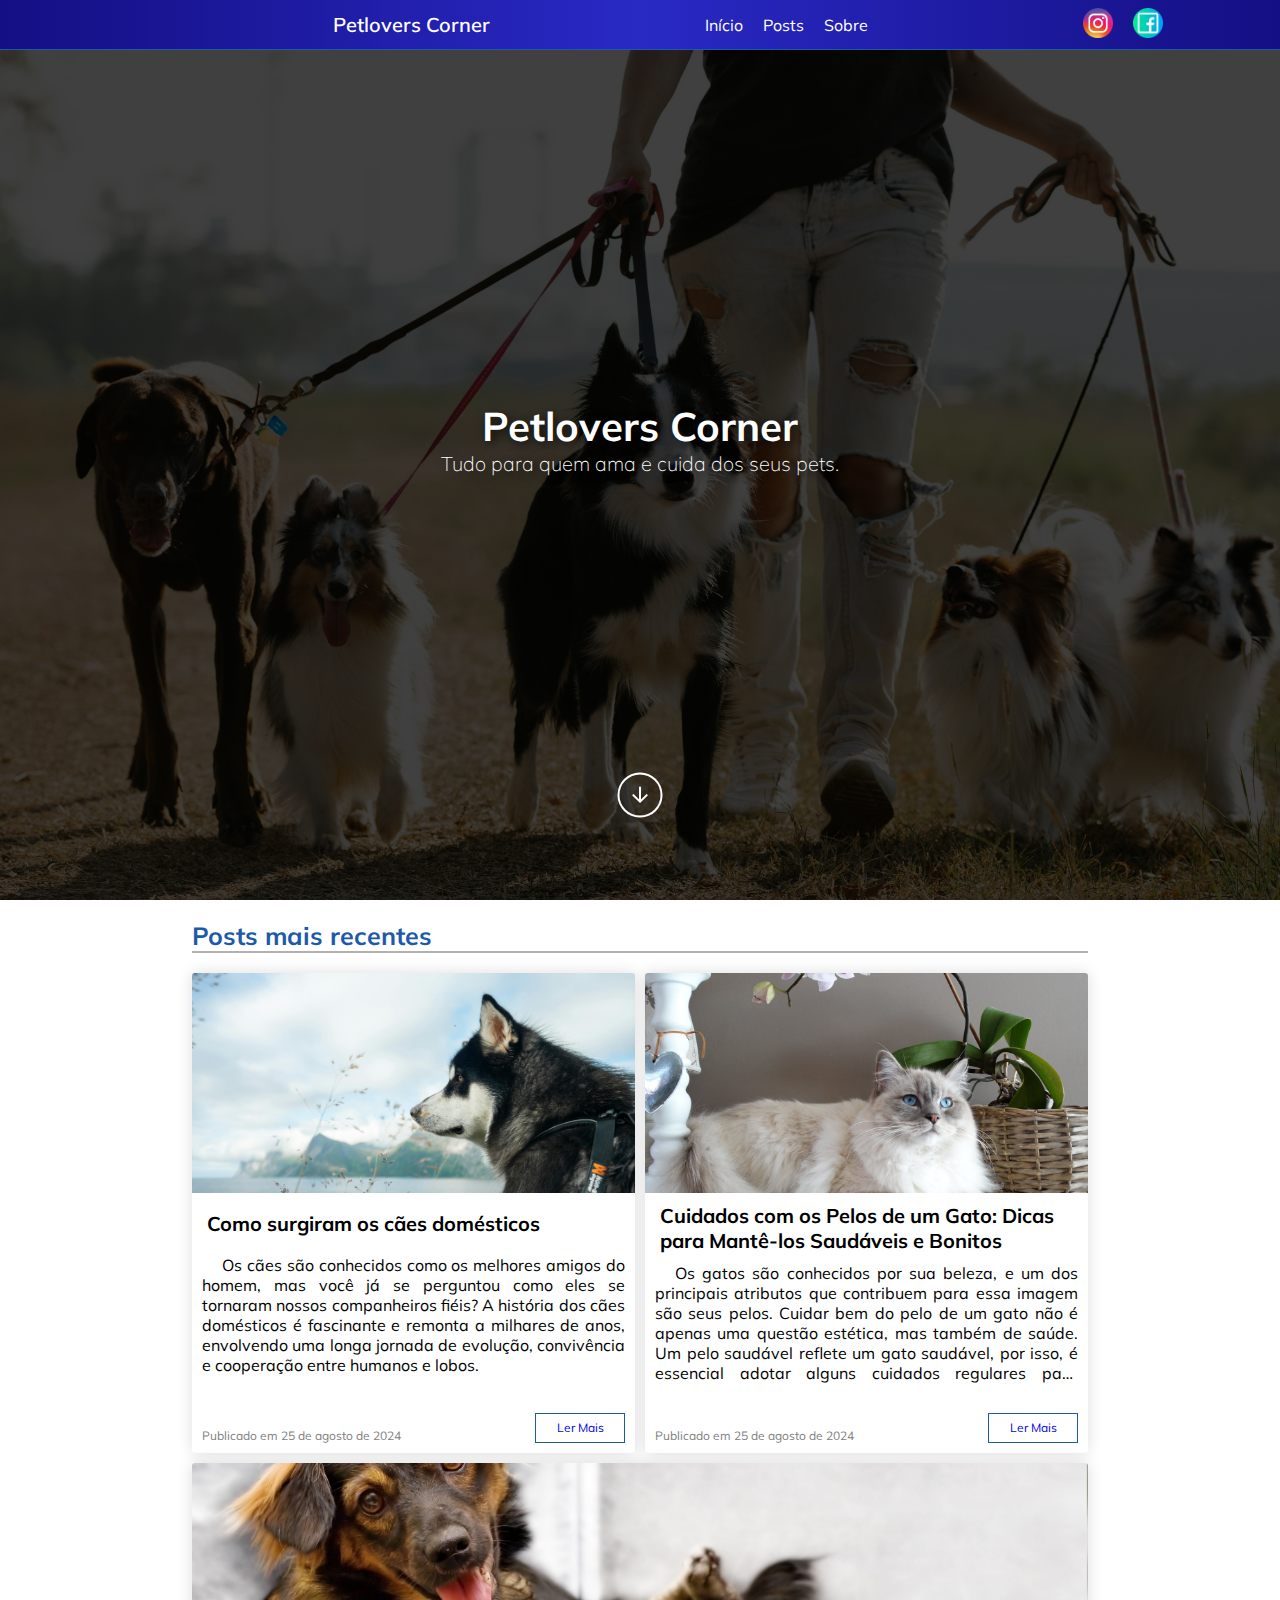
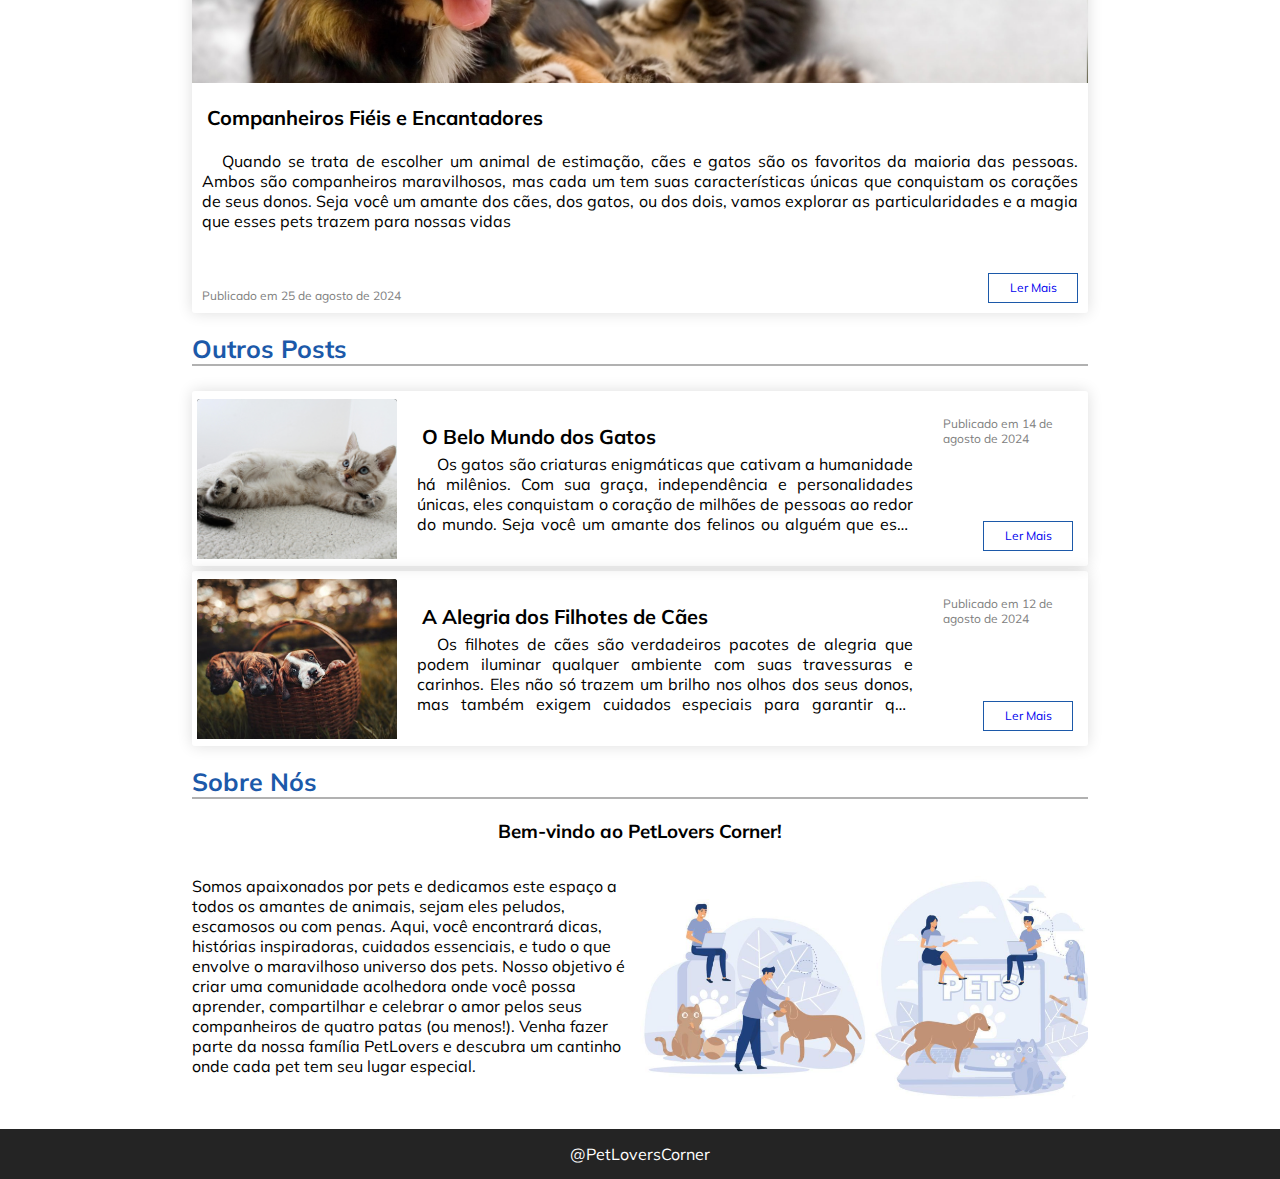
==== commit 1c62f804: "Criando Menu Responsivo" ====
--- a/Projetos/blog/index.html
+++ b/Projetos/blog/index.html
@@ -14,6 +14,12 @@
 </head>
 <body>
    <header class="header flex">
+      <input type="checkbox" id="open-menu">
+      <label for="open-menu" class="menu-icon flex"> 
+         <span class="line-menu"></span>
+         <span class="line-menu"></span>
+         <span class="line-menu"></span>
+      </label>
       <div class="logo">Petlovers Corner</div>
       <nav class="nav-bar">
          <ul class="flex">
@@ -26,14 +32,14 @@
          <ul class="flex">
             <li>
                <a class="rs-link" href="#" target="_blank" rel="noopener noreferrer">
-                  <span>instagram</span>
+                  <img src="images/insta-icon.png" alt="">
                </a>
             </li>
             <li>
-               <a class="rs-link" href="#" target="_self" rel="noopener noreferrer">
-               <span>Facebook</span>
-            </a>
-         </li>
+               <a class="rs-link" href="#" target="_blank" rel="noopener noreferrer">
+                  <img src="images/face-icon.png" alt="">
+               </a>
+            </li>
          </ul>
       </div>
    </header>
--- a/Projetos/blog/style/index/main.css
+++ b/Projetos/blog/style/index/main.css
@@ -12,6 +12,10 @@
   align-items: center;
 }
 
+#open-menu {
+  display: none;
+}
+
 .header {
   position: fixed;
   top: 0 !important;
@@ -47,6 +51,67 @@
   max-width: 30px;
 }
 
+/*/****************MediaQueries**********************/
+@media (max-width: 670px) {
+  .header {
+    height: 100vh;
+    flex-direction: column;
+    width: 400px;
+  }
+  .header .logo {
+    font-weight: 800;
+    font-size: 30px;
+  }
+  .header .nav-bar ul {
+    flex-direction: column;
+  }
+  .header .nav-bar ul li {
+    width: 390px;
+    border-bottom: 1px solid gray;
+    margin-right: 0 !important;
+  }
+  .header .nav-bar ul li a {
+    display: block;
+    padding: 10px;
+    font-size: 20px;
+    text-align: center;
+  }
+  .header .nav-bar ul li:first-child {
+    border-top: 1px solid gray;
+  }
+  .header .rs-link img {
+    max-width: 50px !important;
+  }
+  .header .menu-icon {
+    position: absolute;
+    flex-direction: column;
+    overflow: hidden;
+    gap: 8px;
+    width: 40px;
+    height: 40px;
+    top: 10px;
+    right: 10px;
+    z-index: 11;
+    cursor: pointer;
+  }
+  .header .menu-icon .line-menu {
+    justify-content: center;
+    width: 40px;
+    height: 4px;
+    border-radius: 5px;
+    background-color: white !important;
+    transition: 0.3s;
+  }
+  .header #open-menu:checked ~ .menu-icon > span:nth-child(1) {
+    transform: rotate(45deg) translateX(6.5px) translateY(13.5px);
+  }
+  .header #open-menu:checked ~ .menu-icon > span:nth-child(2) {
+    margin-left: -80px;
+  }
+  .header #open-menu:checked ~ .menu-icon > span:nth-child(3) {
+    transform: rotate(-45deg) translateX(4px) translateY(-10px);
+  }
+}
 .material-symbols-outlined {
   font-variation-settings: "FILL" 0, "wght" 200, "GRAD" 0, "opsz" 48;
 }
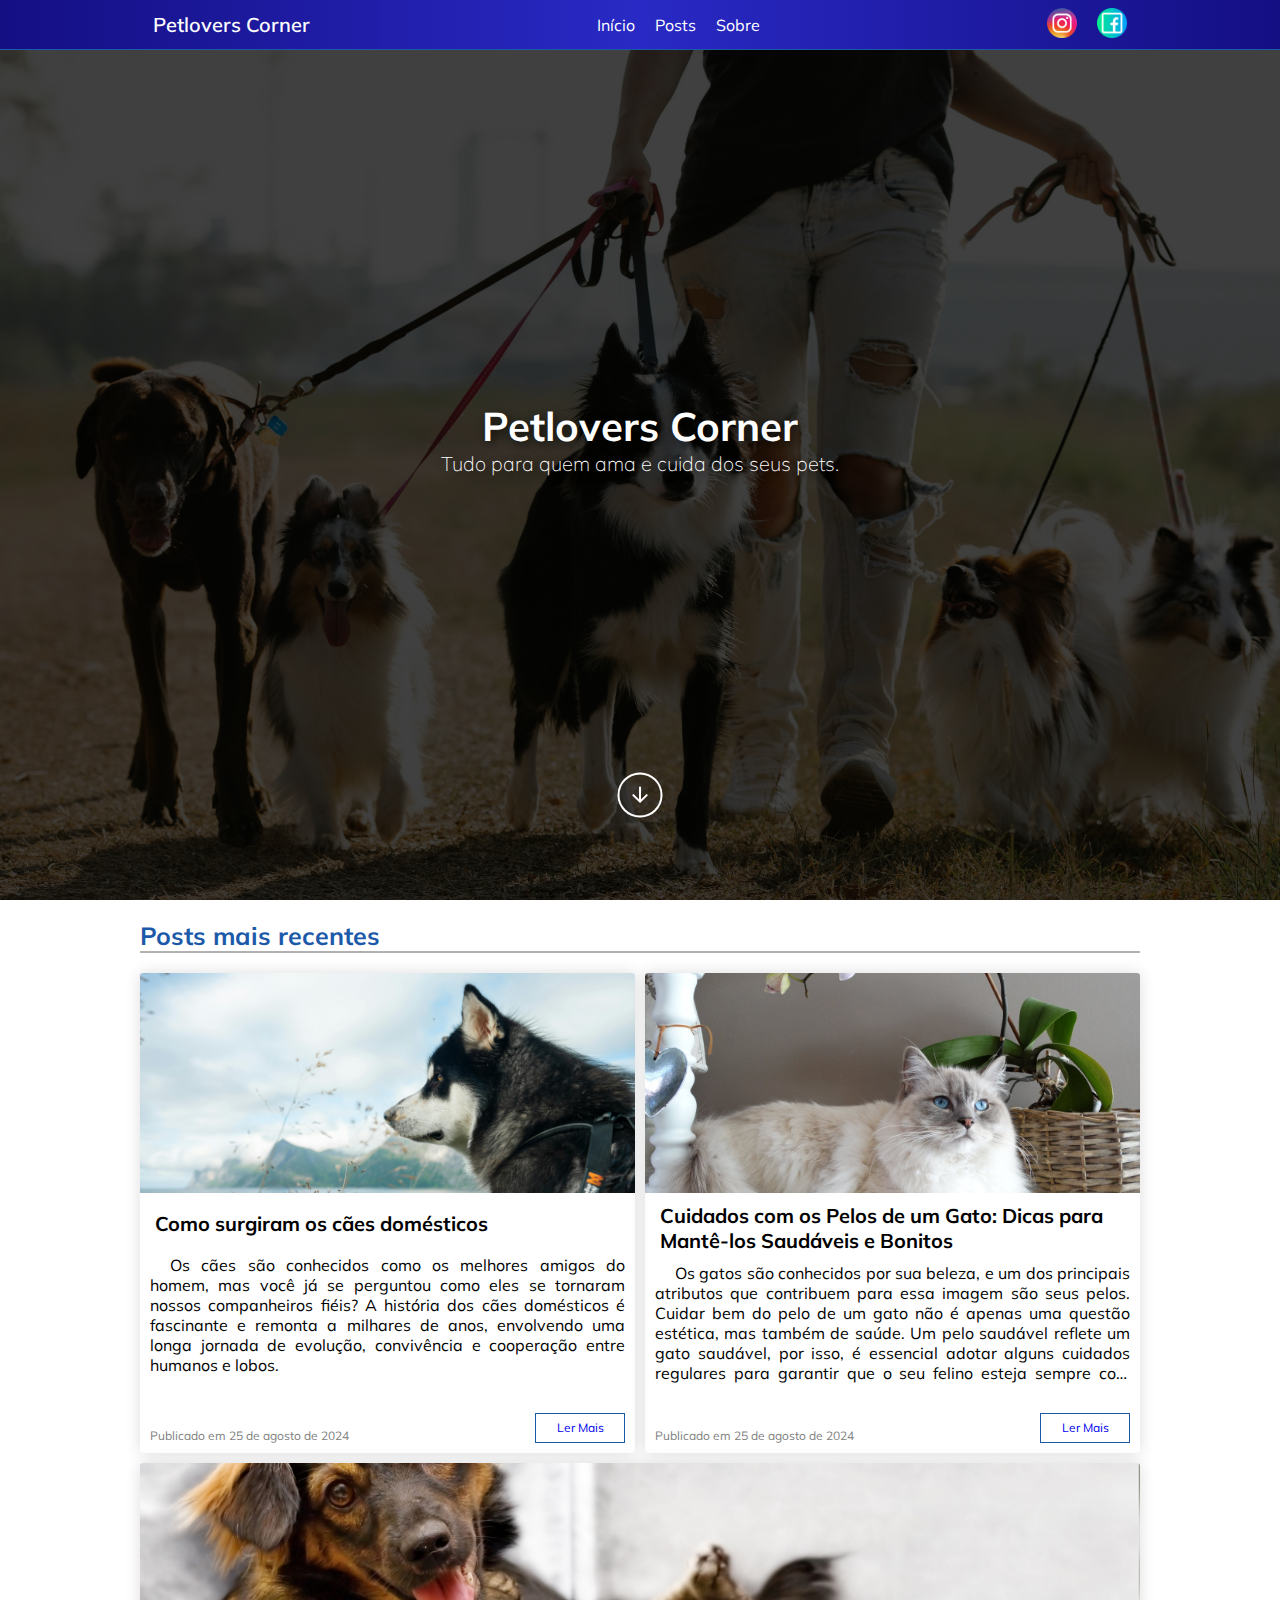
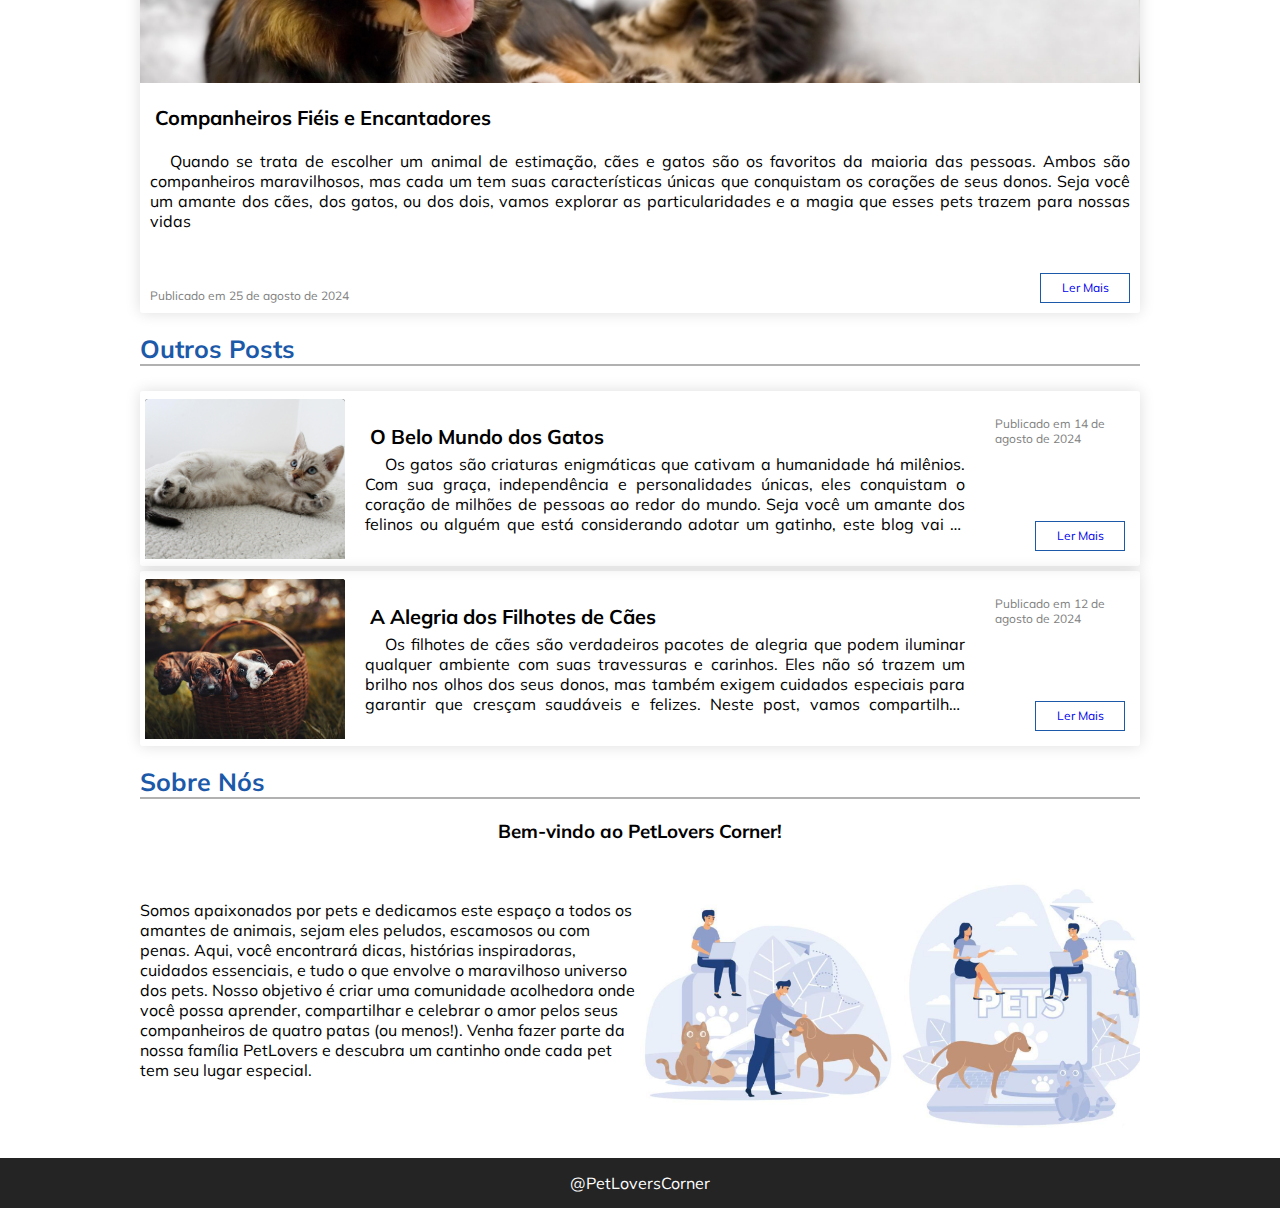
==== commit 0e863977: "Blog Finalizado" ====
--- a/Projetos/blog/index.html
+++ b/Projetos/blog/index.html
@@ -14,8 +14,8 @@
 </head>
 <body>
    <header class="header flex">
-      <input type="checkbox" id="open-menu">
-      <label for="open-menu" class="menu-icon flex"> 
+      <input type="checkbox" id="open-menu" class="hidden">
+      <label for="open-menu" class="menu-icon flex" onclick="abrirMenuMobile()"> 
          <span class="line-menu"></span>
          <span class="line-menu"></span>
          <span class="line-menu"></span>
@@ -127,6 +127,13 @@
 
    <script src="script/construirBD.js" type="module"></script>
    <script src="script/index/index.js" type="module"></script>
+
+   <script>
+      function abrirMenuMobile(){
+      const header = document.querySelector('.header');
+      header.classList.toggle('open-menu');
+   }
+   </script>
 </body>
 
 </html>--- a/Projetos/blog/style/index/main.css
+++ b/Projetos/blog/style/index/main.css
@@ -51,12 +51,18 @@
   max-width: 30px;
 }
 
+.menu-icon {
+  display: none;
+}
+
 /*/****************MediaQueries**********************/
 @media (max-width: 670px) {
   .header {
     height: 100vh;
     flex-direction: column;
     width: 400px;
+    margin-left: -400px;
+    transition: 0.4s;
   }
   .header .logo {
     font-weight: 800;
@@ -85,12 +91,13 @@
   .header .menu-icon {
     position: absolute;
     flex-direction: column;
+    display: flex !important;
     overflow: hidden;
     gap: 8px;
     width: 40px;
     height: 40px;
-    top: 10px;
-    right: 10px;
+    top: 15px;
+    right: -50px;
     z-index: 11;
     cursor: pointer;
   }
@@ -99,17 +106,23 @@
     width: 40px;
     height: 4px;
     border-radius: 5px;
-    background-color: white !important;
+    background-color: rgb(34, 0, 185) !important;
     transition: 0.3s;
   }
   .header #open-menu:checked ~ .menu-icon > span:nth-child(1) {
     transform: rotate(45deg) translateX(6.5px) translateY(13.5px);
   }
   .header #open-menu:checked ~ .menu-icon > span:nth-child(2) {
-    margin-left: -80px;
+    margin-left: -100px;
   }
   .header #open-menu:checked ~ .menu-icon > span:nth-child(3) {
     transform: rotate(-45deg) translateX(4px) translateY(-10px);
+  }
+  .header #open-menu:checked ~ .header {
+    margin-left: 0;
+  }
+  .open-menu {
+    margin-left: 0;
   }
 }
 .material-symbols-outlined {
@@ -190,6 +203,7 @@
 #posts {
   position: relative;
   max-width: 70%;
+  max-width: 1000px;
   min-height: 98vh;
   margin: auto;
   scroll-margin-top: 63px;
